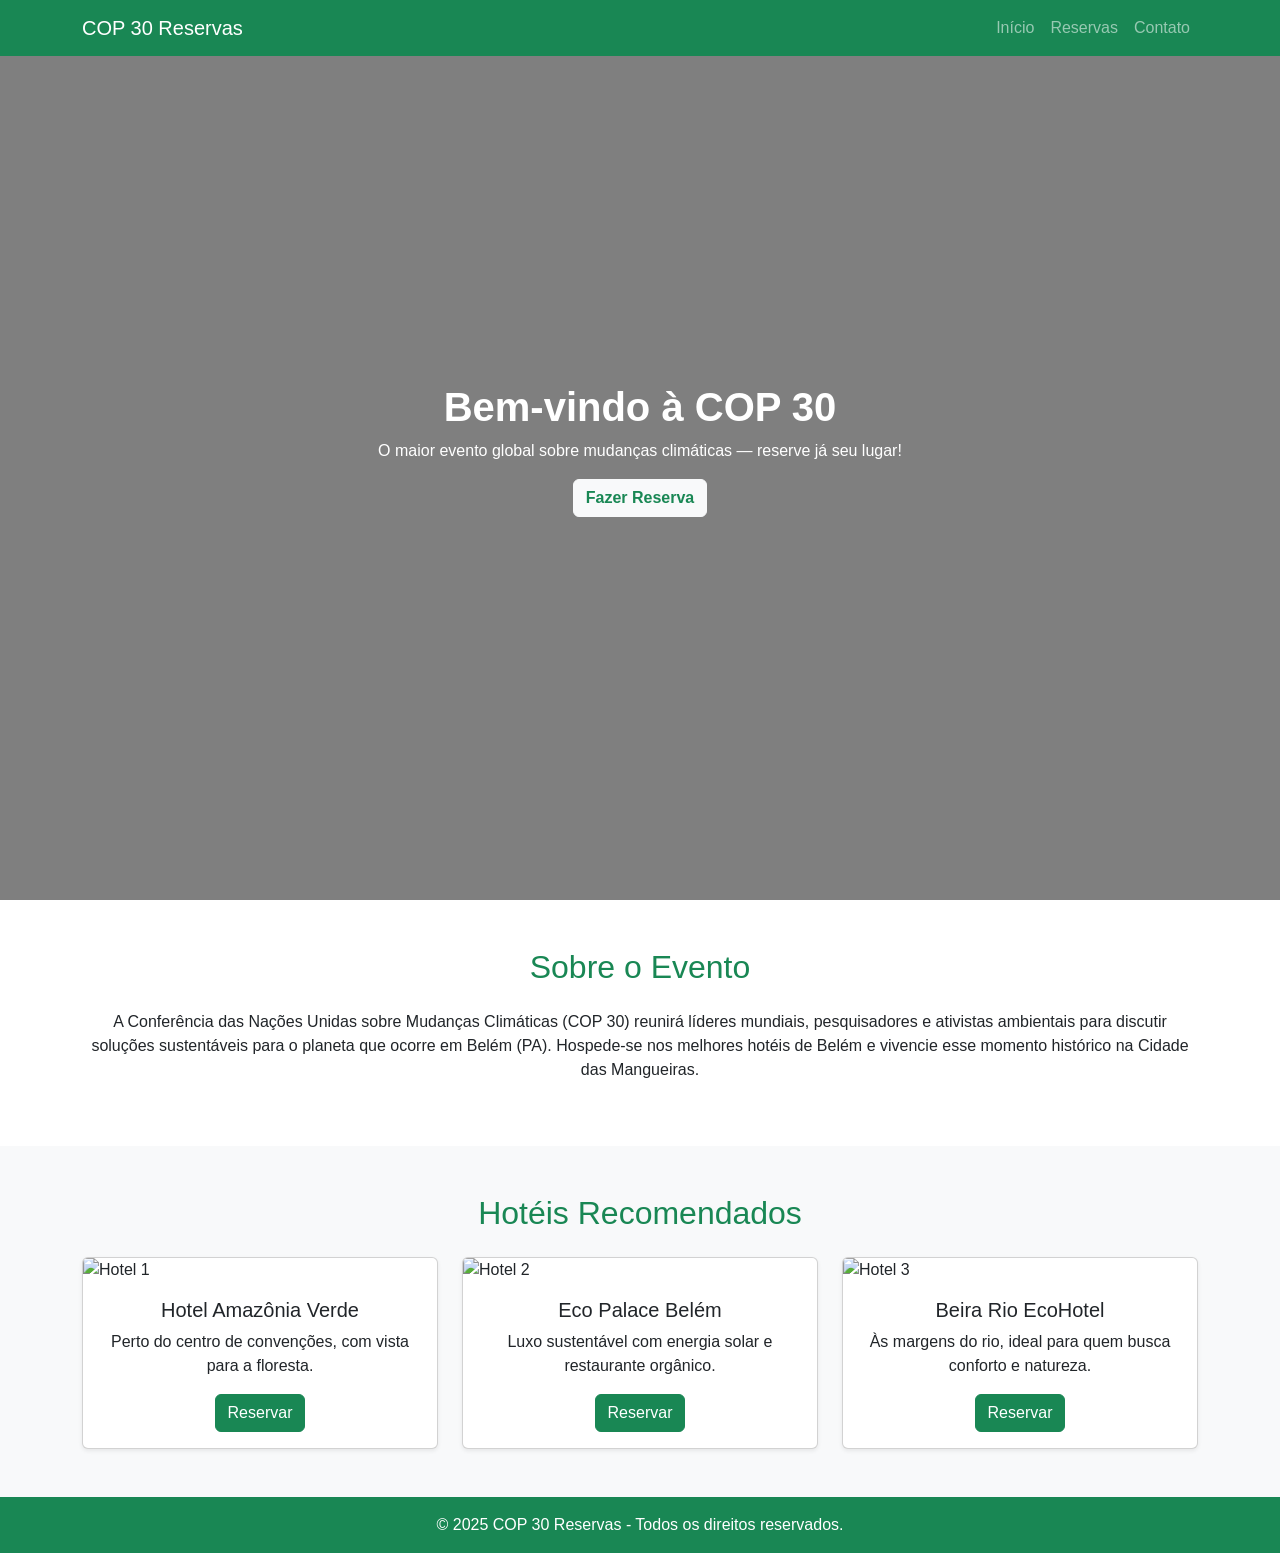
==== index.html @ ac806ec7 "first commit" ====
<!DOCTYPE html>
<html lang="pt-BR">
<head>
  <meta charset="UTF-8">
  <meta name="viewport" content="width=device-width, initial-scale=1.0">
  <title>COP 30 Reservas</title>
  <link href="https://cdn.jsdelivr.net/npm/bootstrap@5.3.3/dist/css/bootstrap.min.css" rel="stylesheet">
  <link rel="stylesheet" href="style.css">
</head>
<body>

  <nav class="navbar navbar-expand-lg navbar-dark bg-success fixed-top">
    <div class="container">
      <a class="navbar-brand" href="index.html">COP 30 Reservas</a>
      <button class="navbar-toggler" type="button" data-bs-toggle="collapse" data-bs-target="#navbarNav">
        <span class="navbar-toggler-icon"></span>
      </button>
      <div class="collapse navbar-collapse" id="navbarNav">
        <ul class="navbar-nav ms-auto">
          <li class="nav-item"><a class="nav-link" href="index.html">Início</a></li>
          <li class="nav-item"><a class="nav-link" href="reservas.html">Reservas</a></li>
          <li class="nav-item"><a class="nav-link" href="contato.html">Contato</a></li>
        </ul>
      </div>
    </div>
  </nav>


  <header class="banner text-white text-center d-flex align-items-center justify-content-center">
    <div>
      <h1 class="fw-bold">Bem-vindo à COP 30</h1>
      <p>O maior evento global sobre mudanças climáticas — reserve já seu lugar!</p>
      <a href="reservas.html" class="btn btn-light text-success fw-bold">Fazer Reserva</a>
    </div>
  </header>

  <section class="py-5 text-center">
    <div class="container">
      <h2 class="text-success mb-4">Sobre o Evento</h2>
      <p>A Conferência das Nações Unidas sobre Mudanças Climáticas (COP 30) reunirá líderes mundiais, pesquisadores e ativistas ambientais para discutir soluções sustentáveis para o planeta que ocorre em Belém (PA). Hospede-se nos melhores hotéis de Belém e vivencie esse momento histórico na Cidade das Mangueiras.</p>
    </div>
  </section>

  
  <section class="py-5 bg-light">
    <div class="container">
      <h2 class="text-center text-success mb-4">Hotéis Recomendados</h2>
      <div class="row g-4">
        <div class="col-md-4">
          <div class="card shadow-sm">
            <img src="https://images.unsplash.com/photo-1582719478185-2fdb9b358a67" class="card-img-top" alt="Hotel 1">
            <div class="card-body text-center">
              <h5 class="card-title">Hotel Amazônia Verde</h5>
              <p class="card-text">Perto do centro de convenções, com vista para a floresta.</p>
              <a href="reservas.html" class="btn btn-success">Reservar</a>
            </div>
          </div>
        </div>
        <div class="col-md-4">
          <div class="card shadow-sm">
            <img src="https://images.unsplash.com/photo-1600585154340-be6161a56a0c" class="card-img-top" alt="Hotel 2">
            <div class="card-body text-center">
              <h5 class="card-title">Eco Palace Belém</h5>
              <p class="card-text">Luxo sustentável com energia solar e restaurante orgânico.</p>
              <a href="reservas.html" class="btn btn-success">Reservar</a>
            </div>
          </div>
        </div>
        <div class="col-md-4">
          <div class="card shadow-sm">
            <img src="https://images.unsplash.com/photo-1582719478121-54a9dfb32ff1" class="card-img-top" alt="Hotel 3">
            <div class="card-body text-center">
              <h5 class="card-title">Beira Rio EcoHotel</h5>
              <p class="card-text">Às margens do rio, ideal para quem busca conforto e natureza.</p>
              <a href="reservas.html" class="btn btn-success">Reservar</a>
            </div>
          </div>
        </div>
      </div>
    </div>
  </section>

  <footer class="bg-success text-white text-center py-3">
    &copy; 2025 COP 30 Reservas - Todos os direitos reservados.
  </footer>

  <script src="https://cdn.jsdelivr.net/npm/bootstrap@5.3.3/dist/js/bootstrap.bundle.min.js"></script>
</body>
</html>
---- style.css ----
body {
  font-family: 'Poppins', sans-serif;
  scroll-behavior: smooth;
}

.banner {
  height: 100vh;
  background: linear-gradient(rgba(0,0,0,0.5), rgba(0,0,0,0.5)),
              url('https://images.unsplash.com/photo-1507525428034-b723cf961d3e') center/cover no-repeat;
}
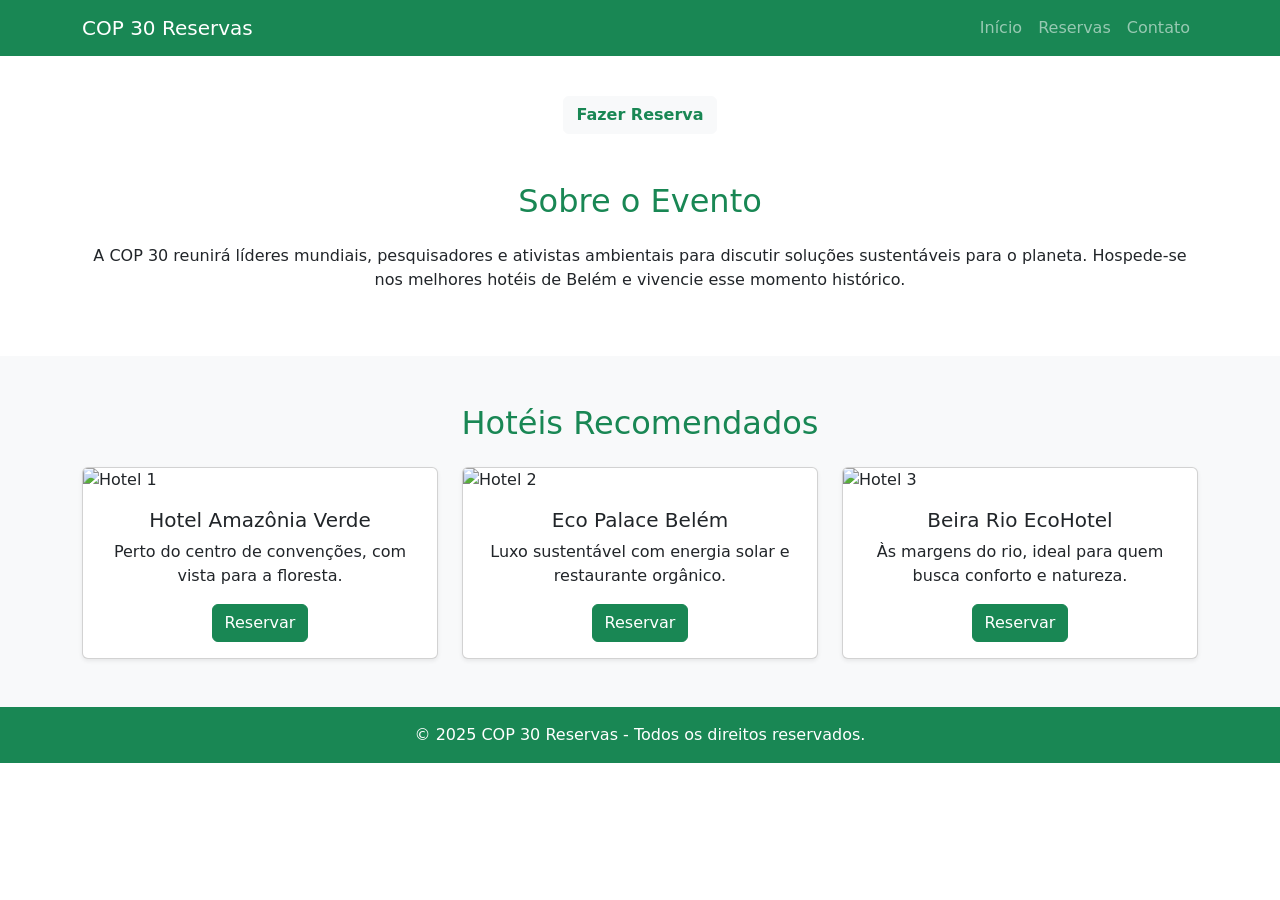
==== commit 56482ac7: "Ajustes" ====
--- a/index.html
+++ b/index.html
@@ -25,7 +25,7 @@
     </div>
   </nav>
 
-
+  
   <header class="banner text-white text-center d-flex align-items-center justify-content-center">
     <div>
       <h1 class="fw-bold">Bem-vindo à COP 30</h1>
@@ -37,11 +37,11 @@
   <section class="py-5 text-center">
     <div class="container">
       <h2 class="text-success mb-4">Sobre o Evento</h2>
-      <p>A Conferência das Nações Unidas sobre Mudanças Climáticas (COP 30) reunirá líderes mundiais, pesquisadores e ativistas ambientais para discutir soluções sustentáveis para o planeta que ocorre em Belém (PA). Hospede-se nos melhores hotéis de Belém e vivencie esse momento histórico na Cidade das Mangueiras.</p>
+      <p>A COP 30 reunirá líderes mundiais, pesquisadores e ativistas ambientais para discutir soluções sustentáveis para o planeta. Hospede-se nos melhores hotéis de Belém e vivencie esse momento histórico.</p>
     </div>
   </section>
 
-  
+ 
   <section class="py-5 bg-light">
     <div class="container">
       <h2 class="text-center text-success mb-4">Hotéis Recomendados</h2>
--- a/style.css
+++ b/style.css
@@ -1,10 +1,31 @@
-body {
-  font-family: 'Poppins', sans-serif;
-  scroll-behavior: smooth;
+
+form input, form button {
+  border-radius: 8px;
 }
 
-.banner {
-  height: 100vh;
-  background: linear-gradient(rgba(0,0,0,0.5), rgba(0,0,0,0.5)),
-              url('https://images.unsplash.com/photo-1507525428034-b723cf961d3e') center/cover no-repeat;
+
+.hotel-card {
+  transition: transform 0.3s ease, box-shadow 0.3s ease;
+  border: none;
+  border-radius: 15px;
 }
+
+.hotel-card:hover {
+  transform: translateY(-8px);
+  box-shadow: 0 6px 20px rgba(0,0,0,0.15);
+}
+
+
+.hotel-card img {
+  border-top-left-radius: 15px;
+  border-top-right-radius: 15px;
+  height: 220px;
+  object-fit: cover;
+}
+
+
+@media (max-width: 768px) {
+  .hotel-card img {
+    height: 180px;
+  }
+}
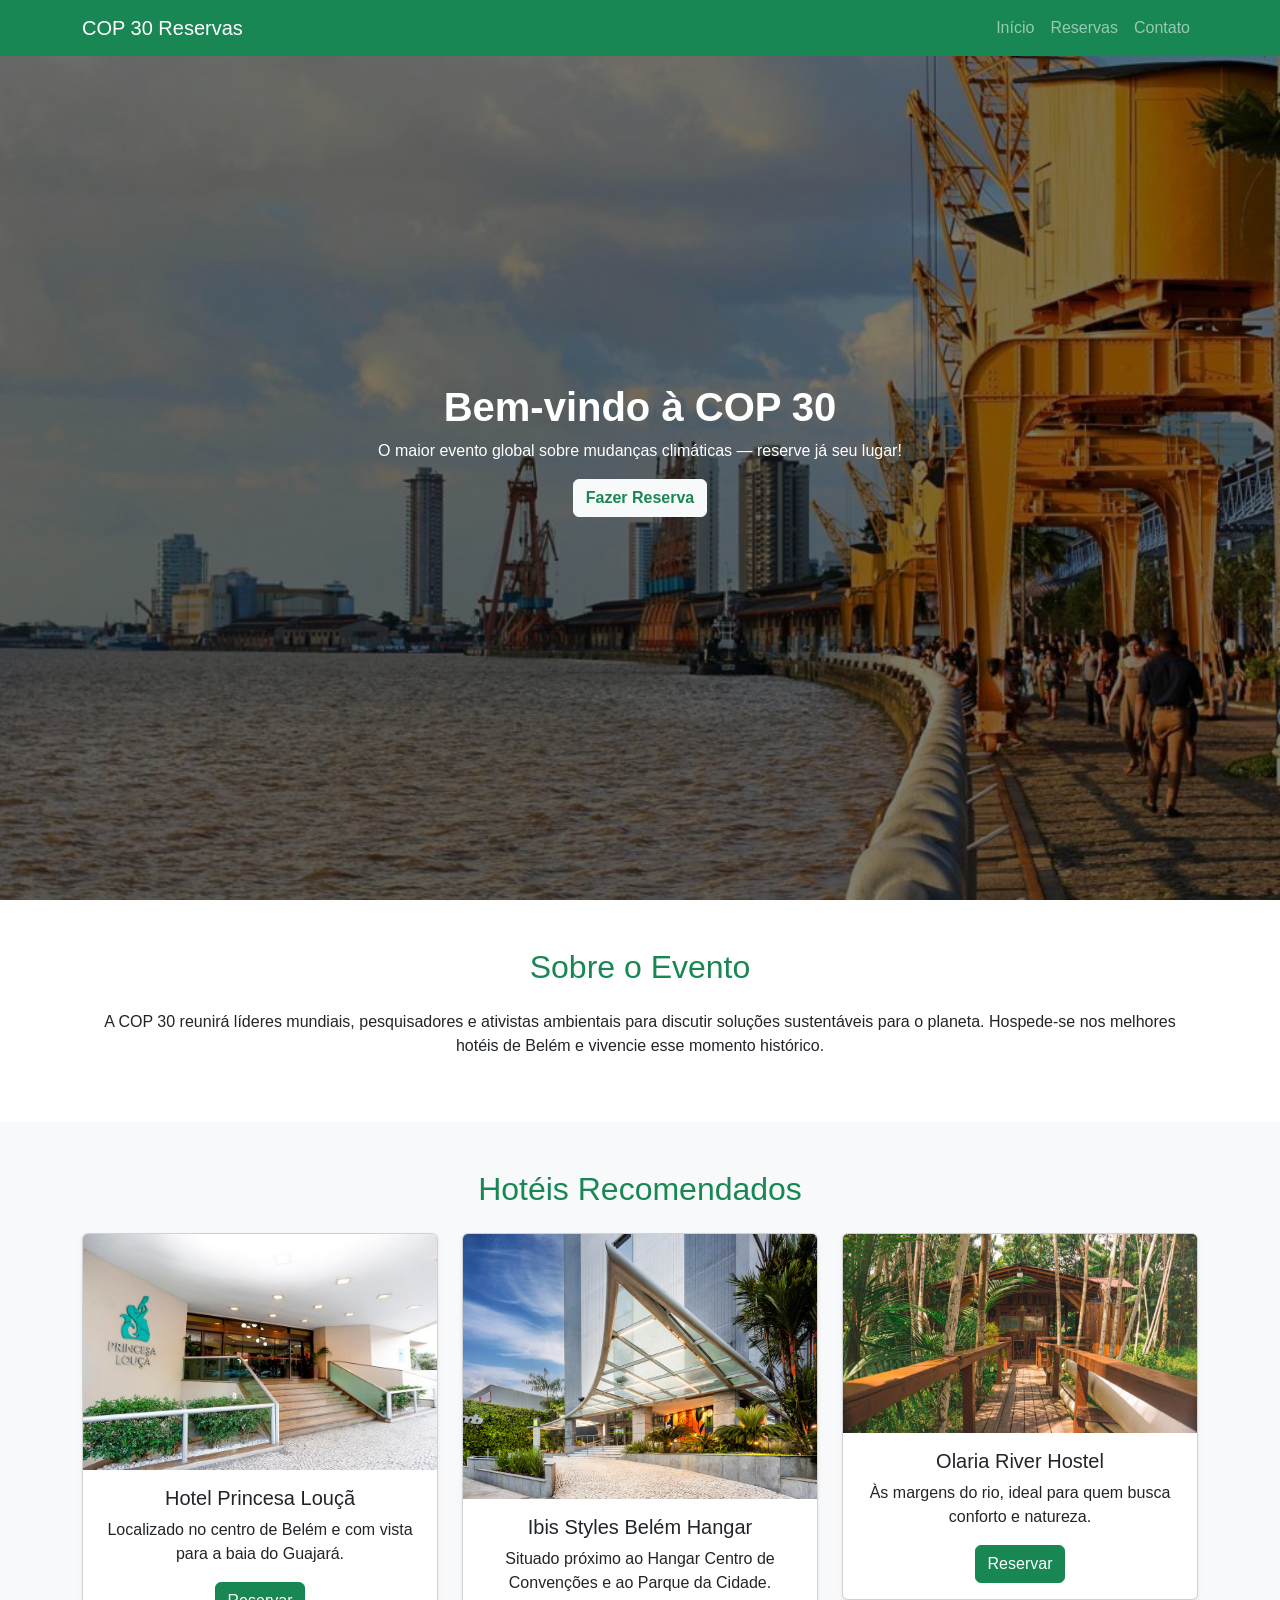
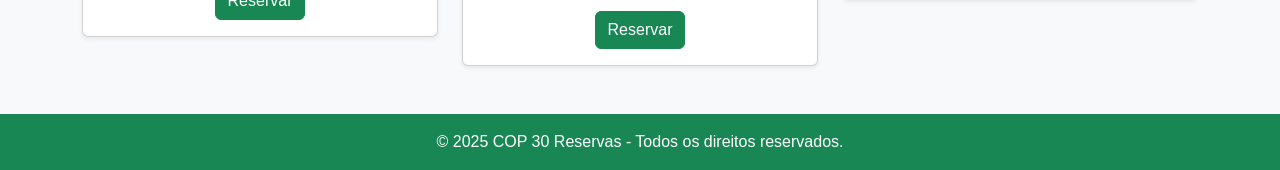
==== commit e437029f: "ajustes no conato e inicio" ====
--- a/index.html
+++ b/index.html
@@ -48,29 +48,29 @@
       <div class="row g-4">
         <div class="col-md-4">
           <div class="card shadow-sm">
-            <img src="https://images.unsplash.com/photo-1582719478185-2fdb9b358a67" class="card-img-top" alt="Hotel 1">
+            <img src="imagem/entrada-do-hotel princesa louça.jpg" class="card-img-top" alt="Hotel 1">
             <div class="card-body text-center">
-              <h5 class="card-title">Hotel Amazônia Verde</h5>
-              <p class="card-text">Perto do centro de convenções, com vista para a floresta.</p>
+              <h5 class="card-title">Hotel Princesa Louçã</h5>
+              <p class="card-text">Localizado no centro de Belém e com vista para a baia do Guajará.</p>
               <a href="reservas.html" class="btn btn-success">Reservar</a>
             </div>
           </div>
         </div>
         <div class="col-md-4">
           <div class="card shadow-sm">
-            <img src="https://images.unsplash.com/photo-1600585154340-be6161a56a0c" class="card-img-top" alt="Hotel 2">
+            <img src="imagem/ibis hangar.jpg" class="card-img-top" alt="Hotel 2">
             <div class="card-body text-center">
-              <h5 class="card-title">Eco Palace Belém</h5>
-              <p class="card-text">Luxo sustentável com energia solar e restaurante orgânico.</p>
+              <h5 class="card-title">Ibis Styles Belém Hangar</h5>
+              <p class="card-text">Situado próximo ao Hangar Centro de Convenções e ao Parque da Cidade.</p>
               <a href="reservas.html" class="btn btn-success">Reservar</a>
             </div>
           </div>
         </div>
         <div class="col-md-4">
           <div class="card shadow-sm">
-            <img src="https://images.unsplash.com/photo-1582719478121-54a9dfb32ff1" class="card-img-top" alt="Hotel 3">
+            <img src="imagem/olaria river hostel.jpg" class="card-img-top" alt="Hotel 3">
             <div class="card-body text-center">
-              <h5 class="card-title">Beira Rio EcoHotel</h5>
+              <h5 class="card-title">Olaria River Hostel</h5>
               <p class="card-text">Às margens do rio, ideal para quem busca conforto e natureza.</p>
               <a href="reservas.html" class="btn btn-success">Reservar</a>
             </div>
--- a/style.css
+++ b/style.css
@@ -1,3 +1,13 @@
+body {
+  font-family: 'Poppins', sans-serif;
+  scroll-behavior: smooth;
+}
+
+.banner {
+  height: 100vh;
+  background: linear-gradient(rgba(0,0,0,0.5), rgba(0,0,0,0.5)),
+              url('imagem/doca.jpg') center/cover no-repeat;
+}
 
 form input, form button {
   border-radius: 8px;
@@ -29,3 +39,9 @@
     height: 180px;
   }
 }
+
+.ratio {
+  border-radius: 15px;
+  overflow: hidden;
+}
+
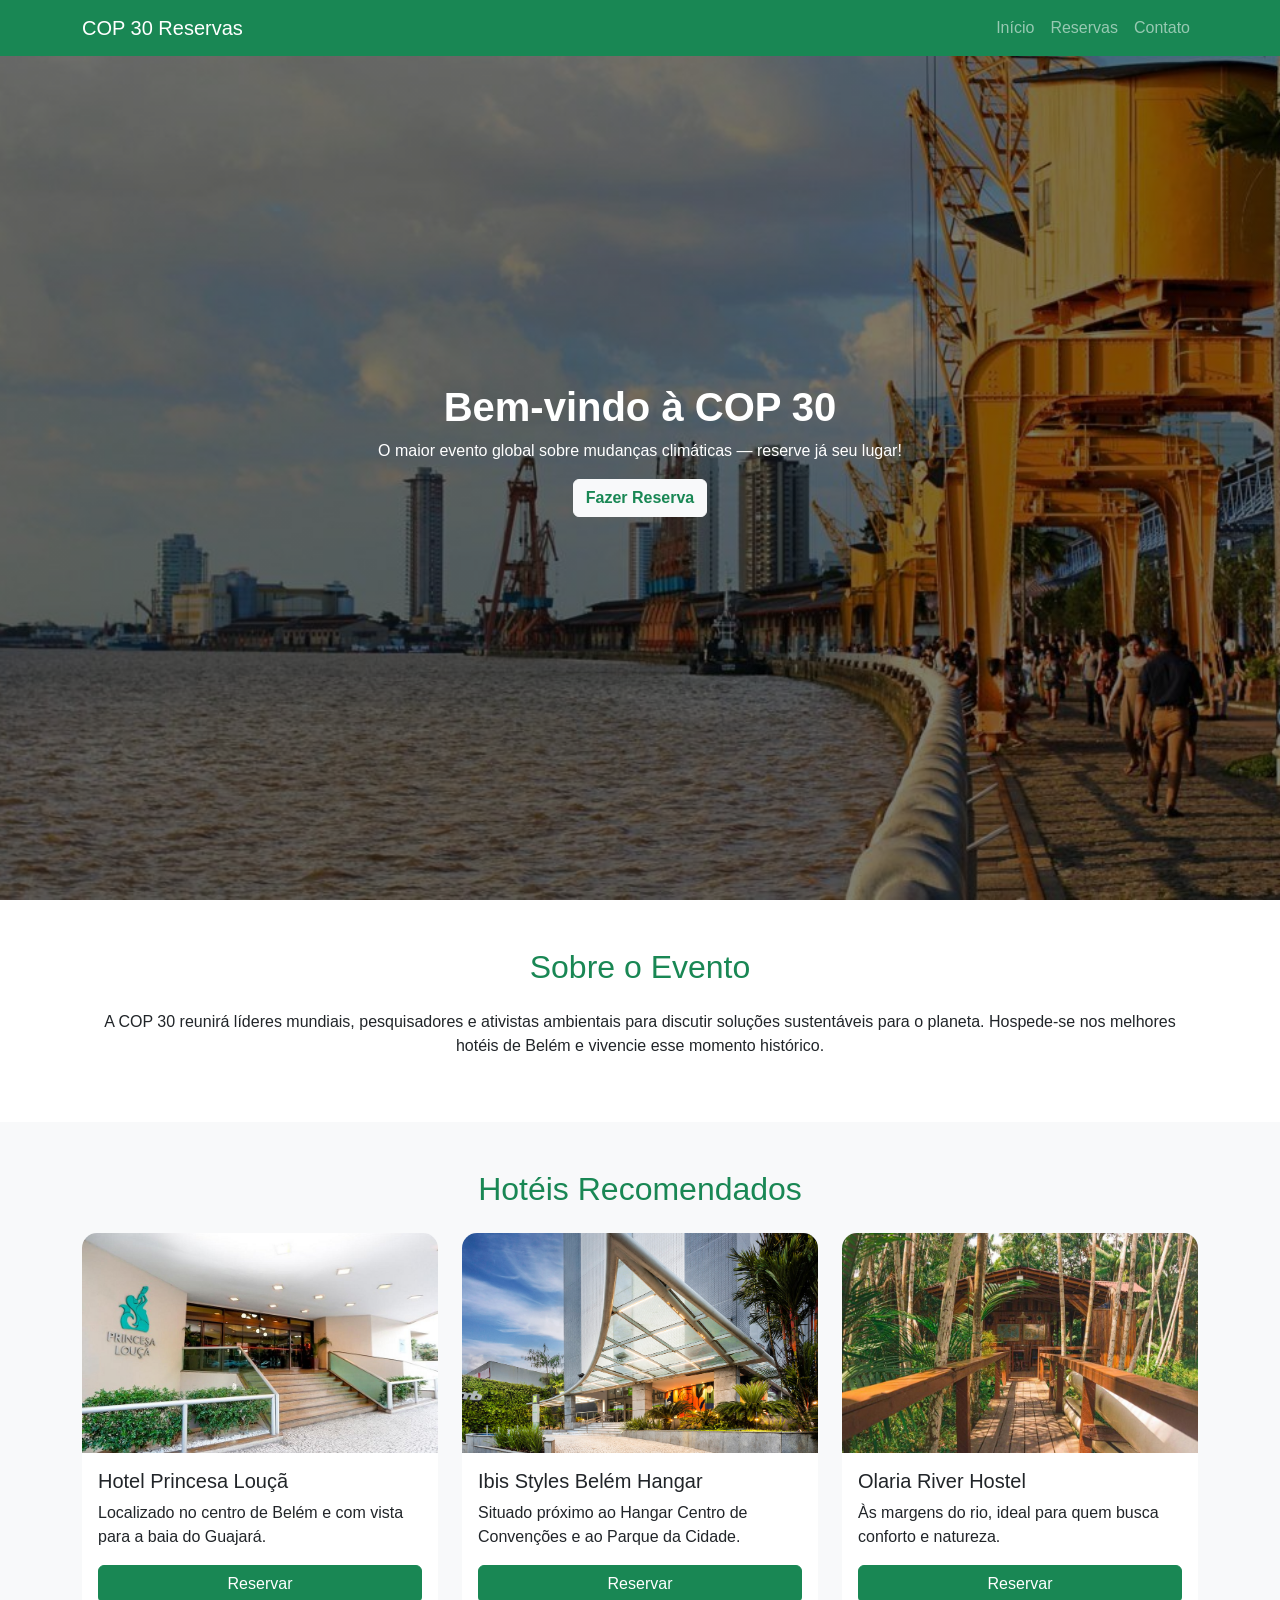
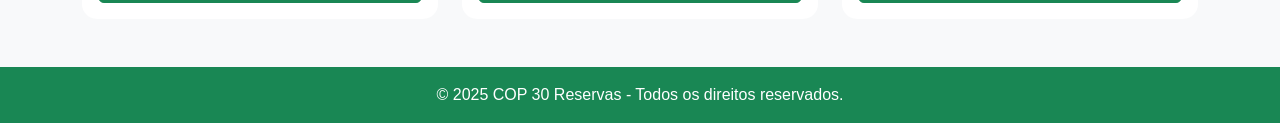
==== commit 35e41b66: "ajustes cards" ====
--- a/index.html
+++ b/index.html
@@ -46,33 +46,33 @@
     <div class="container">
       <h2 class="text-center text-success mb-4">Hotéis Recomendados</h2>
       <div class="row g-4">
-        <div class="col-md-4">
-          <div class="card shadow-sm">
+        <div class="col-md-4 d-flex">
+          <div class="card hotel-card h-100 d-flex flex-column">
             <img src="imagem/entrada-do-hotel princesa louça.jpg" class="card-img-top" alt="Hotel 1">
-            <div class="card-body text-center">
+            <div class="card-body d-flex flex-column">
               <h5 class="card-title">Hotel Princesa Louçã</h5>
-              <p class="card-text">Localizado no centro de Belém e com vista para a baia do Guajará.</p>
-              <a href="reservas.html" class="btn btn-success">Reservar</a>
+              <p class="card-text flex-grow-1">Localizado no centro de Belém e com vista para a baia do Guajará.</p>
+              <a href="reservas.html" class="btn btn-success mt-auto">Reservar</a>
             </div>
           </div>
         </div>
-        <div class="col-md-4">
-          <div class="card shadow-sm">
+        <div class="col-md-4 d-flex">
+          <div class="card hotel-card h-100 d-flex flex-column">
             <img src="imagem/ibis hangar.jpg" class="card-img-top" alt="Hotel 2">
-            <div class="card-body text-center">
+            <div class="card-body d-flex flex-column">
               <h5 class="card-title">Ibis Styles Belém Hangar</h5>
-              <p class="card-text">Situado próximo ao Hangar Centro de Convenções e ao Parque da Cidade.</p>
-              <a href="reservas.html" class="btn btn-success">Reservar</a>
+              <p class="card-text flex-grow-1">Situado próximo ao Hangar Centro de Convenções e ao Parque da Cidade.</p>
+              <a href="reservas.html" class="btn btn-success mt-auto">Reservar</a>
             </div>
           </div>
         </div>
-        <div class="col-md-4">
-          <div class="card shadow-sm">
+        <div class="col-md-4 d-flex">
+          <div class="card hotel-card h-100 d-flex flex-column">
             <img src="imagem/olaria river hostel.jpg" class="card-img-top" alt="Hotel 3">
-            <div class="card-body text-center">
+            <div class="card-body d-flex flex-column">
               <h5 class="card-title">Olaria River Hostel</h5>
-              <p class="card-text">Às margens do rio, ideal para quem busca conforto e natureza.</p>
-              <a href="reservas.html" class="btn btn-success">Reservar</a>
+              <p class="card-text flex-grow-1">Às margens do rio, ideal para quem busca conforto e natureza.</p>
+              <a href="reservas.html" class="btn btn-success mt-auto">Reservar</a>
             </div>
           </div>
         </div>
--- a/style.css
+++ b/style.css
@@ -44,4 +44,3 @@
   border-radius: 15px;
   overflow: hidden;
 }
-
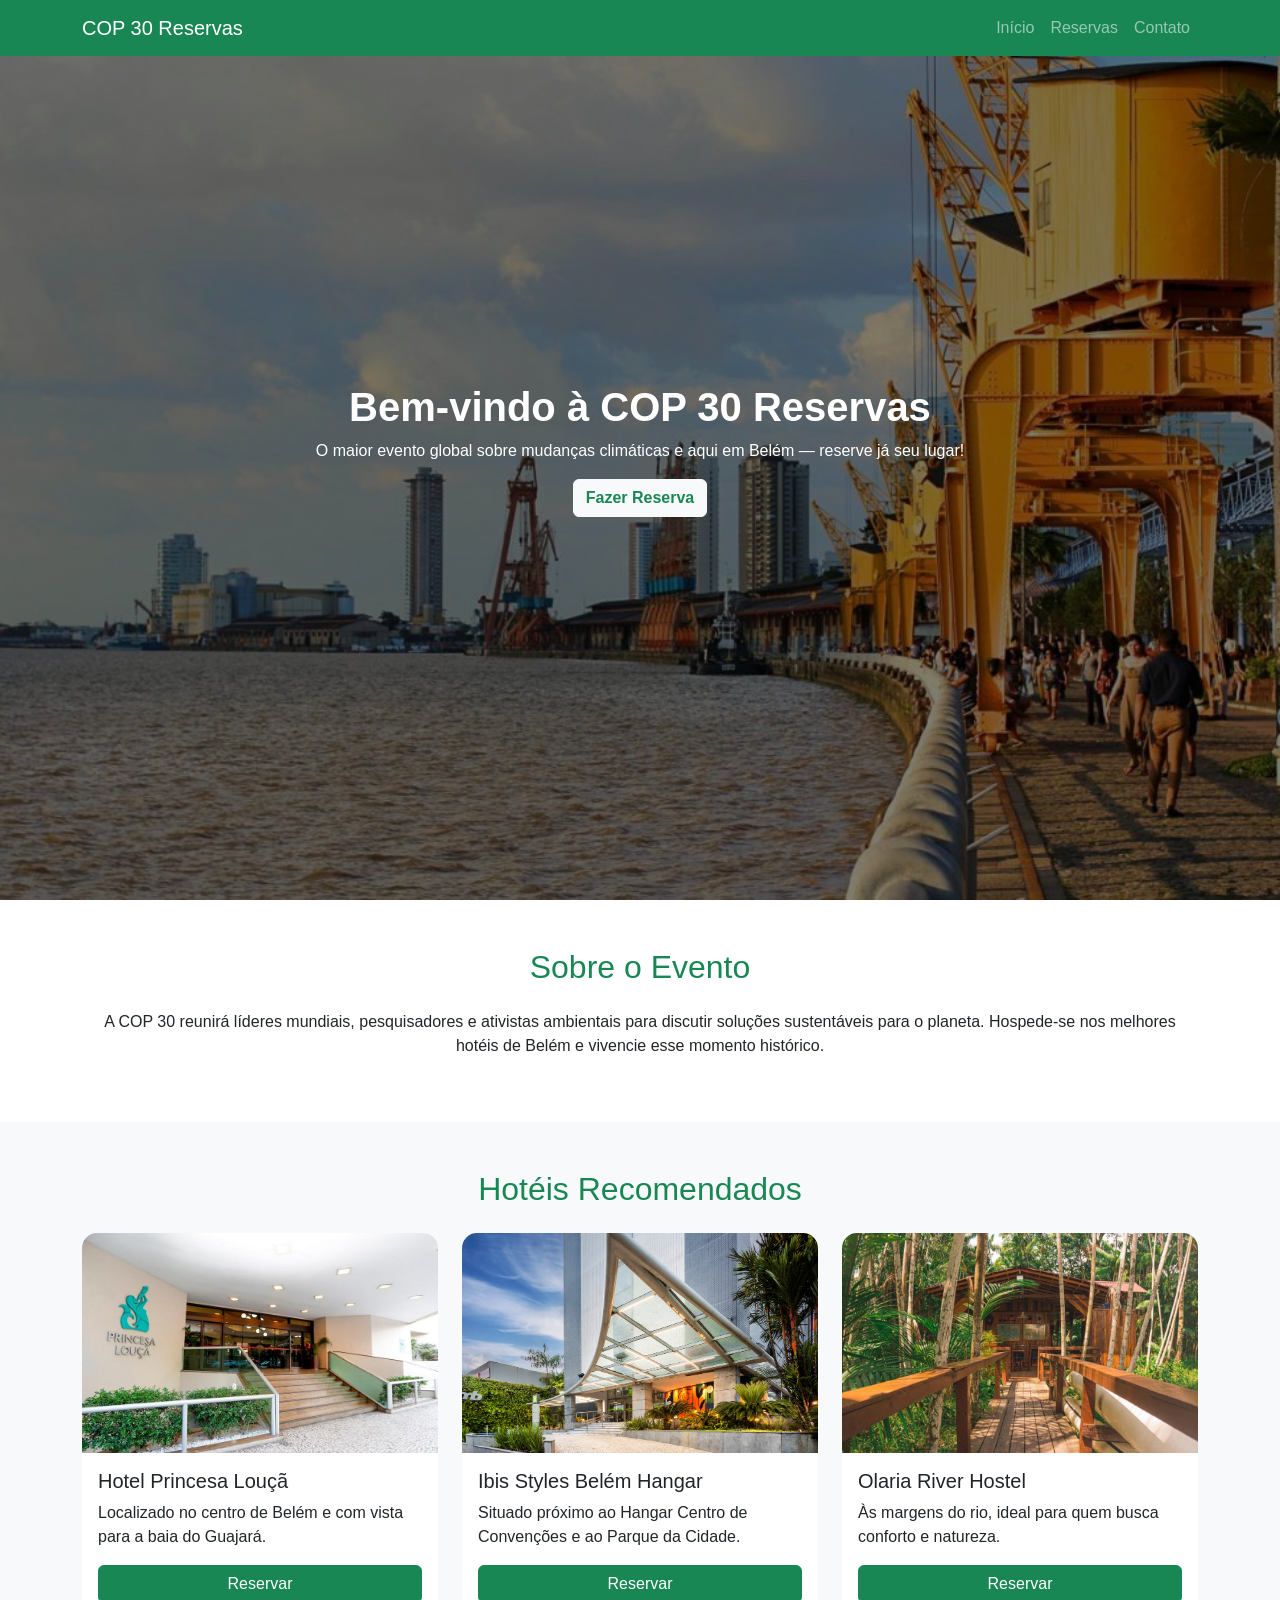
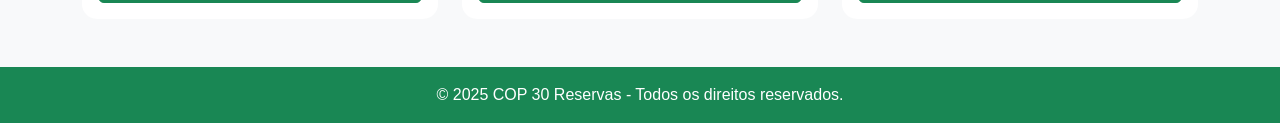
==== commit b8cb4326: "mudanças no index" ====
--- a/index.html
+++ b/index.html
@@ -28,8 +28,8 @@
   
   <header class="banner text-white text-center d-flex align-items-center justify-content-center">
     <div>
-      <h1 class="fw-bold">Bem-vindo à COP 30</h1>
-      <p>O maior evento global sobre mudanças climáticas — reserve já seu lugar!</p>
+      <h1 class="fw-bold">Bem-vindo à COP 30 Reservas</h1>
+      <p>O maior evento global sobre mudanças climáticas e aqui em Belém — reserve já seu lugar!</p>
       <a href="reservas.html" class="btn btn-light text-success fw-bold">Fazer Reserva</a>
     </div>
   </header>
--- a/style.css
+++ b/style.css
@@ -44,3 +44,4 @@
   border-radius: 15px;
   overflow: hidden;
 }
+
